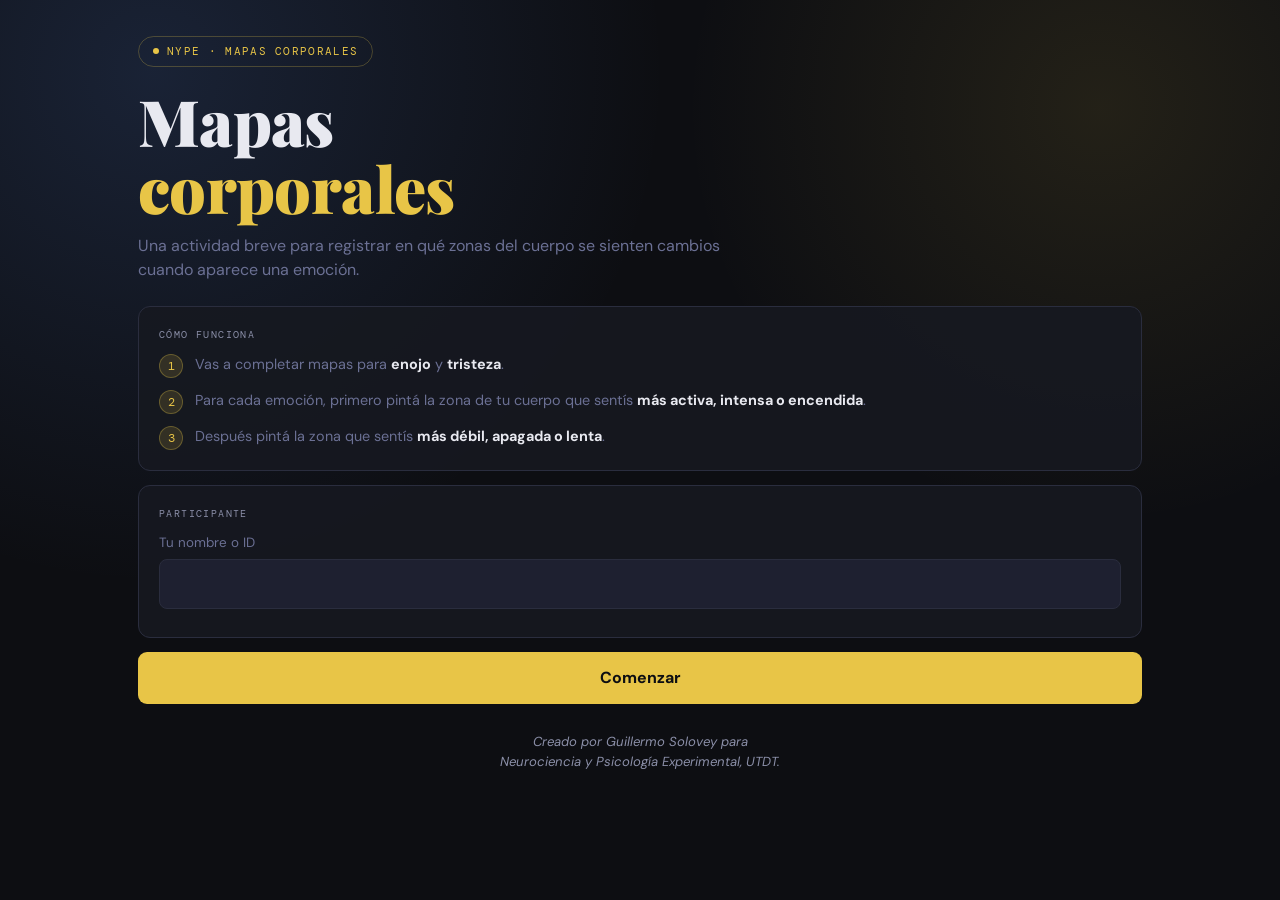
==== index.html @ 7b7e74f7 "primer commit" ====
<!doctype html>
<html lang="es">
<head>
  <meta charset="utf-8">
  <meta name="viewport" content="width=device-width, initial-scale=1">
  <meta http-equiv="Cache-Control" content="no-store, max-age=0">
  <meta http-equiv="Pragma" content="no-cache">
  <meta http-equiv="Expires" content="0">
  <title>Mapas corporales · NyPE</title>
  <link rel="stylesheet" href="./styles.css?v=20260519-0100">
</head>
<body>
  <main class="page">
    <section id="screen-start" class="screen active">
      <div class="lab-badge">NyPE · Mapas corporales</div>
      <h1>Mapas<br><span>corporales</span></h1>
      <p class="subtitle">
        Una actividad breve para registrar en qué zonas del cuerpo se sienten cambios cuando aparece una emoción.
      </p>

      <div class="card">
        <div class="card-title">Cómo funciona</div>
        <div class="step-list">
          <div class="step-item">
            <div class="step-num">1</div>
            <div class="step-text">Vas a completar mapas para <strong>enojo</strong> y <strong>tristeza</strong>.</div>
          </div>
          <div class="step-item">
            <div class="step-num">2</div>
            <div class="step-text">Para cada emoción, primero pintá la zona de tu cuerpo que sentís <strong>más activa, intensa o encendida</strong>.</div>
          </div>
          <div class="step-item">
            <div class="step-num">3</div>
            <div class="step-text">Después pintá la zona que sentís <strong>más débil, apagada o lenta</strong>.</div>
          </div>
        </div>
      </div>

      <div class="card">
        <div class="card-title">Participante</div>
        <div class="field">
          <label for="participant-id">Tu nombre o ID</label>
          <input id="participant-id" type="text" maxlength="24" autocomplete="off" spellcheck="false">
        </div>
      </div>

      <button id="start-button" class="btn btn-primary" type="button">Comenzar</button>
      <p class="credit">Creado por Guillermo Solovey para<br>Neurociencia y Psicología Experimental, UTDT.</p>
    </section>

    <section id="screen-task" class="screen task-screen">
      <div class="progress-wrap">
        <div class="progress-meta">
          <span id="task-counter">1 / 4</span>
          <span id="task-phase-chip" class="phase-chip">Activación</span>
        </div>
        <div class="progress-track"><div id="progress-fill" class="progress-fill"></div></div>
      </div>

      <div class="task-header">
        <div>
          <div class="lab-badge compact">Tarea</div>
          <h2 id="task-title">Enojo</h2>
        </div>
        <button id="restart-button" class="btn btn-secondary btn-small" type="button">Reiniciar</button>
      </div>

      <p id="task-instruction" class="task-instruction"></p>

      <div class="task-layout">
        <div class="canvas-panel">
          <div class="canvas-wrap">
            <canvas id="base-canvas" width="360" height="620" aria-hidden="true"></canvas>
            <canvas id="paint-canvas" width="360" height="620" aria-label="Lienzo para pintar zonas corporales"></canvas>
          </div>
        </div>

        <div class="tool-panel">
          <div class="card tools-card">
            <div class="card-title">Herramientas</div>

            <div class="segmented" role="group" aria-label="Herramienta">
              <button id="tool-paint" class="seg-btn active" type="button">Pintar</button>
              <button id="tool-erase" class="seg-btn" type="button">Borrar</button>
            </div>

            <label for="brush-size">Tamaño de trazo: <span id="brush-size-value">24</span> px</label>
            <input id="brush-size" type="range" min="8" max="54" step="1" value="24">

            <div class="button-grid">
              <button id="undo-button" class="btn btn-secondary" type="button">Deshacer</button>
              <button id="clear-button" class="btn btn-secondary" type="button">Limpiar</button>
            </div>
          </div>

          <div id="task-error" class="alert alert-error hidden" role="alert"></div>
          <p id="paint-status" class="paint-status">Pintá una zona dentro de la silueta para poder guardar.</p>
          <button id="next-button" class="btn btn-primary" type="button">Guardar y continuar</button>
        </div>
      </div>
    </section>

    <section id="screen-results" class="screen">
      <div>
        <div class="lab-badge">Resultados colectivos</div>
        <h1 class="results-title">Resultados<br><span>colectivos</span></h1>
      </div>

      <div id="save-status" class="save-status hidden" aria-live="polite"></div>

      <div class="results-grid">
        <div class="stat-card stat-card-wide">
          <div class="stat-label">Participantes hasta ahora</div>
          <div id="participant-count" class="stat-value">0</div>
        </div>
      </div>
      <div class="heatmap-legend" aria-label="Escala de color de los mapas colectivos">
        <span><i class="legend-swatch warm"></i>más activación</span>
        <span><i class="legend-swatch cool"></i>más debilitamiento</span>
      </div>

      <div id="heatmap-grid" class="heatmap-grid"></div>

      <button id="learn-button" class="btn btn-secondary learn-button" type="button">Seguí aprendiendo</button>

      <button id="reload-heatmaps-button" class="hidden" type="button">Actualizar mapas colectivos</button>
      <button id="retry-save-button" class="hidden" type="button">Reintentar envío</button>
    </section>

    <section id="screen-learning" class="screen learning-screen">
      <div class="lab-badge">Para seguir aprendiendo</div>
      <h1>Seguí<br><span>aprendiendo</span></h1>
      <p class="subtitle">
        Esta actividad está inspirada en el trabajo de Nummenmaa, Glerean, Hari y Hietanen,
        <a href="https://pubmed.ncbi.nlm.nih.gov/24379370/" target="_blank" rel="noreferrer">Bodily maps of emotions</a>,
        publicado en PNAS. La versión de clase conserva la idea central, pero simplifica el procedimiento.
      </p>

      <div class="learning-grid">
        <article class="learning-card">
          <h3>La pregunta</h3>
          <p>El estudio original parte de una idea simple y potente: las emociones no se viven solo como pensamientos o etiquetas, sino también como cambios corporales subjetivos.</p>
        </article>
        <article class="learning-card">
          <h3>El diseño original</h3>
          <p>Los participantes coloreaban siluetas para indicar dónde sentían aumentos y disminuciones de actividad corporal al experimentar distintas emociones.</p>
        </article>
        <article class="learning-card">
          <h3>Por qué muchos participantes</h3>
          <p>Una respuesta individual puede variar mucho. Al reunir muchas respuestas, se puede observar si aparecen patrones colectivos relativamente consistentes.</p>
        </article>
        <article class="learning-card">
          <h3>Qué adaptamos acá</h3>
          <p>Para una actividad breve usamos dos emociones, pintura binaria y consignas separadas de activación y debilitamiento. Después combinamos esas respuestas en un mapa cálido/frío.</p>
        </article>
        <article class="learning-card">
          <h3>Cómo leer el mapa</h3>
          <p>Los colores cálidos indican zonas con más reportes de activación. Los fríos indican zonas con más reportes de debilitamiento o apagamiento.</p>
        </article>
        <article class="learning-card">
          <h3>Objetivo en clase</h3>
          <p>No buscamos diagnosticar ni medir fisiología directamente. Buscamos discutir cómo se recolectan autorreportes, cómo se agregan datos y cómo se interpreta un patrón grupal.</p>
        </article>
      </div>

      <button id="back-results-button" class="btn btn-secondary learn-button" type="button">Volver a resultados</button>
    </section>
  </main>

  <script src="./app.js?v=20260519-0100" defer></script>
</body>
</html>
---- styles.css ----
@import url("https://fonts.googleapis.com/css2?family=DM+Mono:wght@300;400;500&family=Playfair+Display:wght@700;900&family=DM+Sans:wght@300;400;500;700&display=swap");

:root {
  --bg: #0d0e12;
  --surface: #161820;
  --surface-2: #1e2030;
  --border: #2a2d3e;
  --accent: #e8c547;
  --accent-2: #5b8dee;
  --red: #ef4444;
  --blue: #60a5fa;
  --green: #22c55e;
  --danger: #f87171;
  --muted: #8b8fa8;
  --text: #e8e9f0;
  --text-dim: #6b7094;
  --radius: 12px;
  --tr: 0.2s cubic-bezier(0.4, 0, 0.2, 1);
}

*,
*::before,
*::after {
  box-sizing: border-box;
}

html {
  min-height: 100%;
  -webkit-text-size-adjust: 100%;
  -webkit-tap-highlight-color: transparent;
}

body {
  margin: 0;
  min-height: 100dvh;
  display: flex;
  justify-content: center;
  background:
    radial-gradient(circle at 12% 8%, rgba(91, 141, 238, 0.16), transparent 32rem),
    radial-gradient(circle at 86% 12%, rgba(232, 197, 71, 0.1), transparent 26rem),
    var(--bg);
  color: var(--text);
  font-family: "DM Sans", sans-serif;
  line-height: 1.5;
  overflow-x: hidden;
  touch-action: manipulation;
}

button,
input,
select {
  font: inherit;
}

.page {
  width: 100%;
  max-width: 1040px;
  padding: 36px 18px 56px;
}

.screen {
  display: none;
  animation: fadeUp 0.35s ease both;
}

.screen.active {
  display: block;
}

@keyframes fadeUp {
  from {
    opacity: 0;
    transform: translateY(14px);
  }
  to {
    opacity: 1;
    transform: none;
  }
}

.lab-badge {
  display: inline-flex;
  align-items: center;
  gap: 8px;
  margin-bottom: 20px;
  padding: 6px 14px;
  border: 1px solid rgba(232, 197, 71, 0.25);
  border-radius: 999px;
  color: var(--accent);
  font-family: "DM Mono", monospace;
  font-size: 11px;
  letter-spacing: 0.12em;
  text-transform: uppercase;
}

.lab-badge::before {
  content: "";
  width: 6px;
  height: 6px;
  border-radius: 50%;
  background: var(--accent);
}

.lab-badge.compact {
  margin-bottom: 8px;
}

h1,
h2 {
  margin: 0 0 12px;
  color: var(--text);
  font-family: "Playfair Display", serif;
  font-weight: 900;
  line-height: 1.06;
  letter-spacing: -0.01em;
}

h1 {
  font-size: clamp(2.4rem, 8vw, 4rem);
}

h2 {
  font-size: clamp(2rem, 6vw, 3rem);
}

h1 span,
h2 span {
  color: var(--accent);
}

.subtitle {
  max-width: 620px;
  margin: 0 0 24px;
  color: var(--text-dim);
  font-size: clamp(0.92rem, 3vw, 1rem);
}

.card {
  margin-bottom: 14px;
  padding: 20px;
  border: 1px solid var(--border);
  border-radius: var(--radius);
  background: rgba(22, 24, 32, 0.92);
}

.card-title,
.stat-label,
.heatmap-title {
  margin-bottom: 12px;
  color: var(--muted);
  font-family: "DM Mono", monospace;
  font-size: 10px;
  letter-spacing: 0.14em;
  text-transform: uppercase;
}

.step-list {
  display: flex;
  flex-direction: column;
  gap: 12px;
}

.step-item {
  display: flex;
  align-items: flex-start;
  gap: 12px;
}

.step-num {
  flex: 0 0 auto;
  width: 24px;
  height: 24px;
  display: grid;
  place-items: center;
  border: 1px solid rgba(232, 197, 71, 0.3);
  border-radius: 50%;
  background: rgba(232, 197, 71, 0.14);
  color: var(--accent);
  font-family: "DM Mono", monospace;
  font-size: 0.75rem;
}

.step-text {
  color: var(--text-dim);
  font-size: 0.9rem;
}

.step-text strong {
  color: var(--text);
}

.field {
  margin-bottom: 8px;
}

label {
  display: block;
  margin-bottom: 6px;
  color: var(--text-dim);
  font-size: 0.84rem;
}

input[type="text"] {
  width: 100%;
  min-height: 48px;
  padding: 12px 15px;
  border: 1px solid var(--border);
  border-radius: 8px;
  outline: none;
  background: var(--surface-2);
  color: var(--text);
  font-family: "DM Mono", monospace;
  font-size: 16px;
}

input[type="text"]:focus {
  border-color: var(--accent-2);
}

input[type="range"] {
  width: 100%;
  accent-color: var(--accent);
}

.field-note,
.helper,
.credit {
  color: var(--muted);
  font-size: 0.82rem;
}

.credit {
  margin-top: 28px;
  text-align: center;
  font-style: italic;
}

.btn {
  min-height: 52px;
  display: inline-flex;
  align-items: center;
  justify-content: center;
  gap: 8px;
  padding: 14px 24px;
  border: none;
  border-radius: 9px;
  cursor: pointer;
  font-weight: 700;
  transition: transform var(--tr), opacity var(--tr), border-color var(--tr), background var(--tr);
  user-select: none;
}

.btn:active {
  transform: scale(0.98);
}

.btn:disabled {
  opacity: 0.5;
  cursor: not-allowed;
  transform: none;
}

.btn-primary {
  width: 100%;
  background: var(--accent);
  color: #0d0e12;
}

.btn-primary:hover {
  background: #f0d060;
}

.btn-secondary {
  background: transparent;
  border: 1px solid var(--border);
  color: var(--text);
}

.btn-secondary:hover {
  border-color: rgba(232, 197, 71, 0.45);
}

.btn-small {
  min-height: 40px;
  padding: 9px 14px;
  font-size: 0.84rem;
}

.task-screen {
  max-width: 980px;
  margin: 0 auto;
}

.progress-wrap {
  margin-bottom: 22px;
}

.progress-meta {
  display: flex;
  align-items: center;
  justify-content: center;
  gap: 10px;
  margin-bottom: 8px;
  color: var(--muted);
  font-family: "DM Mono", monospace;
  font-size: 12px;
  letter-spacing: 0.08em;
}

.progress-track {
  height: 2px;
  overflow: hidden;
  border-radius: 2px;
  background: var(--border);
}

.progress-fill {
  width: 0%;
  height: 100%;
  border-radius: 2px;
  background: var(--accent);
  transition: width 0.25s ease;
}

.phase-chip {
  padding: 4px 10px;
  border: 1px solid rgba(232, 197, 71, 0.25);
  border-radius: 999px;
  color: var(--accent);
}

.phase-chip.deactivation {
  border-color: rgba(91, 141, 238, 0.3);
  color: var(--blue);
}

.task-header,
.flex-between {
  display: flex;
  align-items: flex-start;
  justify-content: space-between;
  gap: 16px;
  flex-wrap: wrap;
}

.task-instruction {
  max-width: 800px;
  margin: 0 0 20px;
  color: var(--text);
  font-size: clamp(1.02rem, 3vw, 1.24rem);
}

.task-layout {
  display: grid;
  grid-template-columns: minmax(280px, 430px) minmax(260px, 1fr);
  gap: 18px;
  align-items: start;
}

.canvas-panel {
  display: flex;
  flex-direction: column;
  align-items: center;
}

.canvas-wrap {
  position: relative;
  width: min(100%, 360px);
  aspect-ratio: 360 / 620;
  overflow: hidden;
  border: 1px solid var(--border);
  border-radius: 14px;
  background:
    radial-gradient(circle at 50% 18%, rgba(232, 197, 71, 0.08), transparent 10rem),
    #f7f7f2;
  box-shadow: 0 22px 70px rgba(0, 0, 0, 0.28);
}

.canvas-wrap canvas {
  position: absolute;
  inset: 0;
  display: block;
  width: 100%;
  height: 100%;
}

#base-canvas {
  z-index: 1;
}

#paint-canvas {
  z-index: 2;
  cursor: crosshair;
  touch-action: none;
}

.tool-panel {
  display: flex;
  flex-direction: column;
  gap: 12px;
}

.segmented {
  display: grid;
  grid-template-columns: 1fr 1fr;
  gap: 8px;
  margin-bottom: 16px;
}

.seg-btn {
  min-height: 48px;
  border: 1px solid var(--border);
  border-radius: 9px;
  background: var(--surface-2);
  color: var(--text-dim);
  cursor: pointer;
  font-weight: 700;
}

.seg-btn.active {
  border-color: rgba(232, 197, 71, 0.55);
  background: rgba(232, 197, 71, 0.14);
  color: var(--accent);
}

.button-grid {
  display: grid;
  grid-template-columns: 1fr 1fr;
  gap: 10px;
  margin-top: 16px;
}

.alert {
  padding: 12px 14px;
  border-radius: 9px;
  font-size: 0.86rem;
}

.alert-error {
  border: 1px solid rgba(248, 113, 113, 0.35);
  background: rgba(248, 113, 113, 0.12);
  color: #fecaca;
}

.paint-status {
  margin: 0;
  color: var(--muted);
  font-family: "DM Mono", monospace;
  font-size: 0.76rem;
}

.paint-status.ready {
  color: var(--green);
}

.hidden {
  display: none !important;
}

.save-status {
  margin: 8px 0 18px;
  padding: 12px 14px;
  border: 1px solid var(--border);
  border-radius: var(--radius);
  background: var(--surface);
  color: var(--muted);
  font-family: "DM Mono", monospace;
  font-size: 0.8rem;
}

.save-status.ok {
  border-color: rgba(34, 197, 94, 0.28);
  color: var(--green);
}

.save-status.err {
  border-color: rgba(248, 113, 113, 0.35);
  color: var(--danger);
}

.results-title {
  font-size: clamp(2rem, 7vw, 3.2rem);
}

.results-grid {
  display: grid;
  grid-template-columns: minmax(0, 280px);
  gap: 12px;
  margin-bottom: 18px;
}

.stat-card {
  padding: 18px;
  border: 1px solid var(--border);
  border-radius: var(--radius);
  background: var(--surface);
}

.stat-value {
  color: var(--text);
  font-family: "Playfair Display", serif;
  font-size: clamp(2rem, 7vw, 3rem);
  font-weight: 900;
  line-height: 1;
}

.stat-value.small {
  font-family: "DM Mono", monospace;
  font-size: clamp(1rem, 4vw, 1.25rem);
  line-height: 1.3;
}

.heatmap-grid {
  display: grid;
  grid-template-columns: repeat(2, minmax(0, 1fr));
  gap: 14px;
}

.heatmap-card {
  padding: 12px;
  border: 1px solid var(--border);
  border-radius: var(--radius);
  background: var(--surface);
}

.heatmap-card canvas {
  width: 100%;
  max-width: 220px;
  display: block;
  margin: 0 auto;
  border-radius: 10px;
  background: #f7f7f2;
}

.heatmap-legend {
  display: flex;
  flex-wrap: wrap;
  gap: 10px 18px;
  align-items: center;
  margin: -6px 0 18px;
  color: var(--muted);
  font-family: "DM Mono", monospace;
  font-size: 0.75rem;
  text-transform: uppercase;
  letter-spacing: 0.08em;
}

.heatmap-legend span {
  display: inline-flex;
  align-items: center;
  gap: 7px;
}

.legend-swatch {
  width: 28px;
  height: 9px;
  border-radius: 999px;
  display: inline-block;
}

.legend-swatch.warm {
  background: linear-gradient(90deg, #ffe578, #b91c1c);
}

.legend-swatch.cool {
  background: linear-gradient(90deg, #bfdbfe, #2563eb);
}

.heatmap-meta {
  margin-top: 10px;
  color: var(--muted);
  font-family: "DM Mono", monospace;
  font-size: 0.74rem;
  text-align: center;
}

.learn-button {
  width: 100%;
  margin-top: 18px;
}

.learning-screen .subtitle a {
  color: var(--accent);
  text-decoration-thickness: 1px;
  text-underline-offset: 3px;
}

.learning-grid {
  display: grid;
  grid-template-columns: repeat(3, minmax(0, 1fr));
  gap: 12px;
}

.learning-card {
  padding: 16px;
  border: 1px solid var(--border);
  border-radius: var(--radius);
  background: rgba(22, 24, 32, 0.82);
}

.learning-card h3 {
  margin: 0 0 8px;
  color: var(--text);
  font-size: 1rem;
}

.learning-card p {
  margin: 0;
  color: var(--text-dim);
  font-size: 0.9rem;
}

*:focus-visible {
  outline: 3px solid var(--accent-2);
  outline-offset: 2px;
}

@media (max-width: 900px) {
  .heatmap-card canvas {
    max-width: 190px;
  }

  .learning-grid {
    grid-template-columns: 1fr;
  }
}

@media (max-width: 760px) {
  .page {
    padding: 26px 14px 44px;
  }

  .task-layout,
  .results-grid {
    grid-template-columns: 1fr;
  }

  .task-header {
    align-items: center;
  }
}
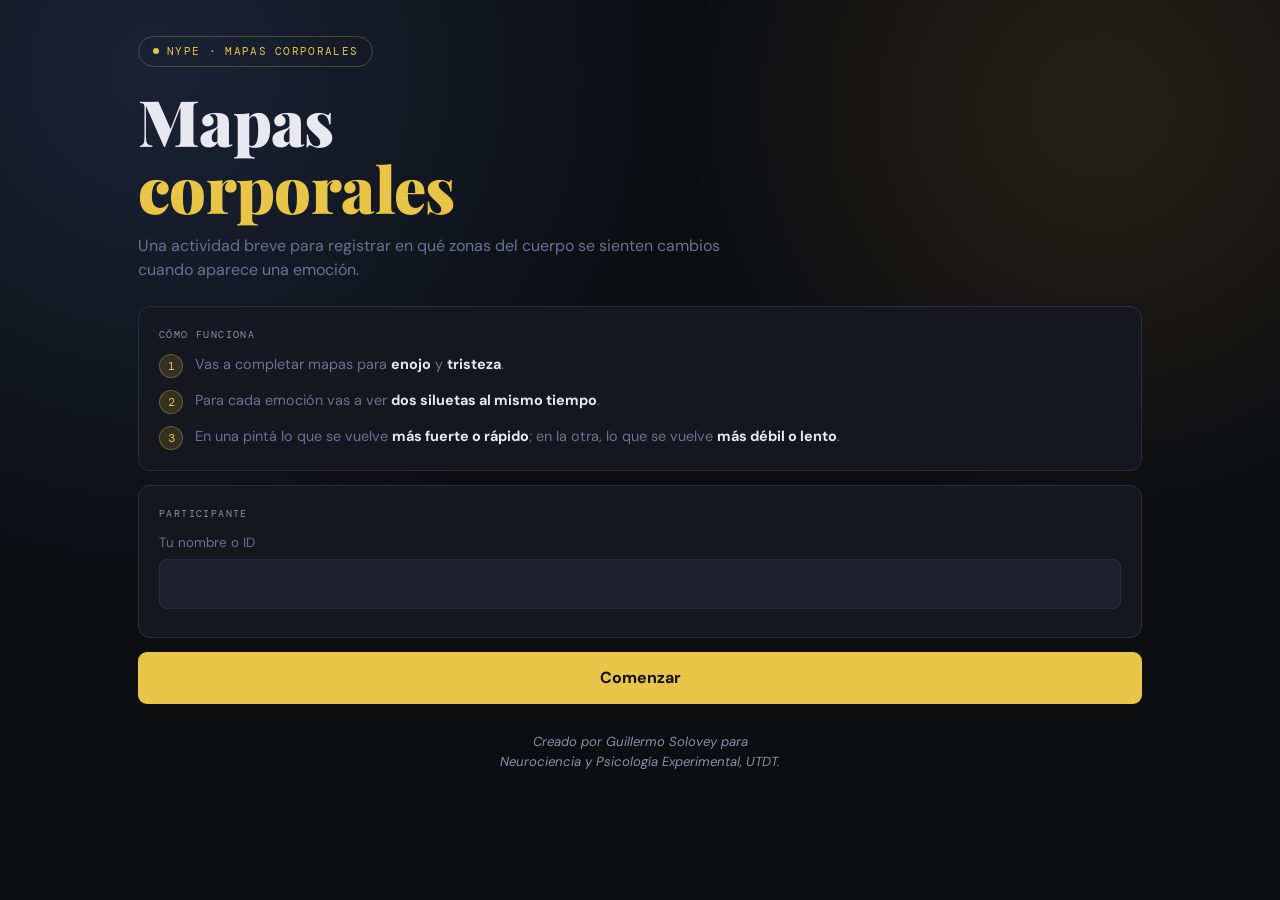
==== commit f7154928: "versión 2" ====
--- a/index.html
+++ b/index.html
@@ -7,7 +7,7 @@
   <meta http-equiv="Pragma" content="no-cache">
   <meta http-equiv="Expires" content="0">
   <title>Mapas corporales · NyPE</title>
-  <link rel="stylesheet" href="./styles.css?v=20260519-0100">
+  <link rel="stylesheet" href="./styles.css?v=20260519-0115">
 </head>
 <body>
   <main class="page">
@@ -27,11 +27,11 @@
           </div>
           <div class="step-item">
             <div class="step-num">2</div>
-            <div class="step-text">Para cada emoción, primero pintá la zona de tu cuerpo que sentís <strong>más activa, intensa o encendida</strong>.</div>
+            <div class="step-text">Para cada emoción vas a ver <strong>dos siluetas al mismo tiempo</strong>.</div>
           </div>
           <div class="step-item">
             <div class="step-num">3</div>
-            <div class="step-text">Después pintá la zona que sentís <strong>más débil, apagada o lenta</strong>.</div>
+            <div class="step-text">En una pintá lo que se vuelve <strong>más fuerte o rápido</strong>; en la otra, lo que se vuelve <strong>más débil o lento</strong>.</div>
           </div>
         </div>
       </div>
@@ -51,8 +51,8 @@
     <section id="screen-task" class="screen task-screen">
       <div class="progress-wrap">
         <div class="progress-meta">
-          <span id="task-counter">1 / 4</span>
-          <span id="task-phase-chip" class="phase-chip">Activación</span>
+          <span id="task-counter">1 / 2</span>
+          <span id="task-phase-chip" class="phase-chip">Dos siluetas</span>
         </div>
         <div class="progress-track"><div id="progress-fill" class="progress-fill"></div></div>
       </div>
@@ -68,10 +68,23 @@
       <p id="task-instruction" class="task-instruction"></p>
 
       <div class="task-layout">
-        <div class="canvas-panel">
-          <div class="canvas-wrap">
-            <canvas id="base-canvas" width="360" height="620" aria-hidden="true"></canvas>
-            <canvas id="paint-canvas" width="360" height="620" aria-label="Lienzo para pintar zonas corporales"></canvas>
+        <div class="body-board">
+          <div class="body-map">
+            <div class="body-map-title">Más fuerte o rápida</div>
+            <div class="canvas-wrap">
+              <canvas id="activation-base-canvas" class="base-canvas" width="360" height="620" aria-hidden="true"></canvas>
+              <canvas id="activation-paint-canvas" class="paint-canvas" data-map-type="activation" width="360" height="620" aria-label="Lienzo para pintar zonas con más activación"></canvas>
+            </div>
+            <p class="body-caption">En este cuerpo, pintá las regiones cuya actividad se vuelve más fuerte o más rápida.</p>
+          </div>
+
+          <div class="body-map">
+            <div class="body-map-title">Más débil o lenta</div>
+            <div class="canvas-wrap">
+              <canvas id="deactivation-base-canvas" class="base-canvas" width="360" height="620" aria-hidden="true"></canvas>
+              <canvas id="deactivation-paint-canvas" class="paint-canvas" data-map-type="deactivation" width="360" height="620" aria-label="Lienzo para pintar zonas con menor activación"></canvas>
+            </div>
+            <p class="body-caption">En este cuerpo, pintá las regiones cuya actividad se vuelve más débil o más lenta.</p>
           </div>
         </div>
 
@@ -94,7 +107,7 @@
           </div>
 
           <div id="task-error" class="alert alert-error hidden" role="alert"></div>
-          <p id="paint-status" class="paint-status">Pintá una zona dentro de la silueta para poder guardar.</p>
+          <p id="paint-status" class="paint-status">Pintá al menos una zona para poder guardar.</p>
           <button id="next-button" class="btn btn-primary" type="button">Guardar y continuar</button>
         </div>
       </div>
@@ -167,6 +180,6 @@
     </section>
   </main>
 
-  <script src="./app.js?v=20260519-0100" defer></script>
+  <script src="./app.js?v=20260519-0115" defer></script>
 </body>
 </html>
--- a/styles.css
+++ b/styles.css
@@ -344,28 +344,61 @@
 }
 
 .task-instruction {
-  max-width: 800px;
-  margin: 0 0 20px;
+  max-width: 860px;
+  margin: 0 0 14px;
   color: var(--text);
-  font-size: clamp(1.02rem, 3vw, 1.24rem);
+  font-size: clamp(0.98rem, 2.6vw, 1.18rem);
 }
 
 .task-layout {
   display: grid;
-  grid-template-columns: minmax(280px, 430px) minmax(260px, 1fr);
+  grid-template-columns: minmax(420px, 1fr) minmax(240px, 300px);
   gap: 18px;
   align-items: start;
 }
 
-.canvas-panel {
+.body-board {
+  display: grid;
+  grid-template-columns: repeat(2, minmax(0, 1fr));
+  gap: 12px;
+  align-items: start;
+}
+
+.body-map {
+  min-width: 0;
   display: flex;
   flex-direction: column;
   align-items: center;
 }
 
+.body-map-title {
+  margin-bottom: 7px;
+  color: var(--muted);
+  font-family: "DM Mono", monospace;
+  font-size: 0.68rem;
+  letter-spacing: 0.1em;
+  text-align: center;
+  text-transform: uppercase;
+}
+
+.body-caption {
+  max-width: 220px;
+  margin: 10px auto 0;
+  padding: 9px 11px;
+  border: 1px solid rgba(232, 197, 71, 0.22);
+  border-radius: 9px;
+  background: rgba(232, 197, 71, 0.08);
+  color: var(--text);
+  font-size: 0.84rem;
+  font-weight: 600;
+  line-height: 1.32;
+  text-align: center;
+}
+
 .canvas-wrap {
   position: relative;
-  width: min(100%, 360px);
+  width: min(100%, 230px);
+  margin-inline: auto;
   aspect-ratio: 360 / 620;
   overflow: hidden;
   border: 1px solid var(--border);
@@ -384,11 +417,11 @@
   height: 100%;
 }
 
-#base-canvas {
+.base-canvas {
   z-index: 1;
 }
 
-#paint-canvas {
+.paint-canvas {
   z-index: 2;
   cursor: crosshair;
   touch-action: none;
@@ -627,7 +660,7 @@
 
 @media (max-width: 760px) {
   .page {
-    padding: 26px 14px 44px;
+    padding: 8px 10px 12px;
   }
 
   .task-layout,
@@ -635,7 +668,134 @@
     grid-template-columns: 1fr;
   }
 
+  .progress-wrap {
+    margin-bottom: 8px;
+  }
+
+  .progress-meta {
+    margin-bottom: 4px;
+    font-size: 10px;
+  }
+
   .task-header {
     align-items: center;
-  }
-}
+    gap: 8px;
+    margin-bottom: 4px;
+  }
+
+  .task-header .lab-badge.compact {
+    display: none;
+  }
+
+  .task-header .btn-small {
+    min-height: 32px;
+    padding: 6px 10px;
+    font-size: 0.75rem;
+  }
+
+  h2 {
+    font-size: clamp(1.35rem, 8vw, 1.85rem);
+    margin-bottom: 4px;
+  }
+
+  .task-instruction {
+    margin-bottom: 8px;
+    font-size: 0.8rem;
+    line-height: 1.25;
+  }
+
+  .task-layout {
+    gap: 8px;
+  }
+
+  .body-board {
+    gap: 8px;
+  }
+
+  .body-map-title {
+    margin-bottom: 5px;
+    font-size: 0.58rem;
+    letter-spacing: 0.06em;
+  }
+
+  .body-caption {
+    margin-top: 5px;
+    padding: 6px 7px;
+    border-radius: 7px;
+    font-size: 0.66rem;
+    line-height: 1.14;
+  }
+
+  .body-board .canvas-wrap {
+    width: min(41vw, 130px);
+    border-radius: 9px;
+    box-shadow: 0 12px 34px rgba(0, 0, 0, 0.22);
+  }
+
+  .tool-panel {
+    gap: 7px;
+  }
+
+  .tools-card {
+    padding: 10px;
+    margin-bottom: 0;
+  }
+
+  .tools-card .card-title {
+    margin-bottom: 8px;
+  }
+
+  .segmented {
+    gap: 6px;
+    margin-bottom: 8px;
+  }
+
+  .seg-btn {
+    min-height: 36px;
+    font-size: 0.8rem;
+  }
+
+  label {
+    margin-bottom: 3px;
+    font-size: 0.72rem;
+  }
+
+  .button-grid {
+    gap: 6px;
+    margin-top: 8px;
+  }
+
+  .button-grid .btn {
+    min-height: 36px;
+    padding: 7px 8px;
+    font-size: 0.78rem;
+  }
+
+  .paint-status {
+    font-size: 0.68rem;
+  }
+
+  #next-button {
+    min-height: 42px;
+    padding: 9px 12px;
+  }
+}
+
+@media (max-width: 760px) and (max-height: 680px) {
+  .body-board .canvas-wrap {
+    width: min(39vw, 128px);
+  }
+
+  .body-caption {
+    padding: 4px 6px;
+    font-size: 0.56rem;
+  }
+
+  .task-instruction {
+    font-size: 0.74rem;
+  }
+
+  .tools-card {
+    padding: 8px;
+  }
+}
